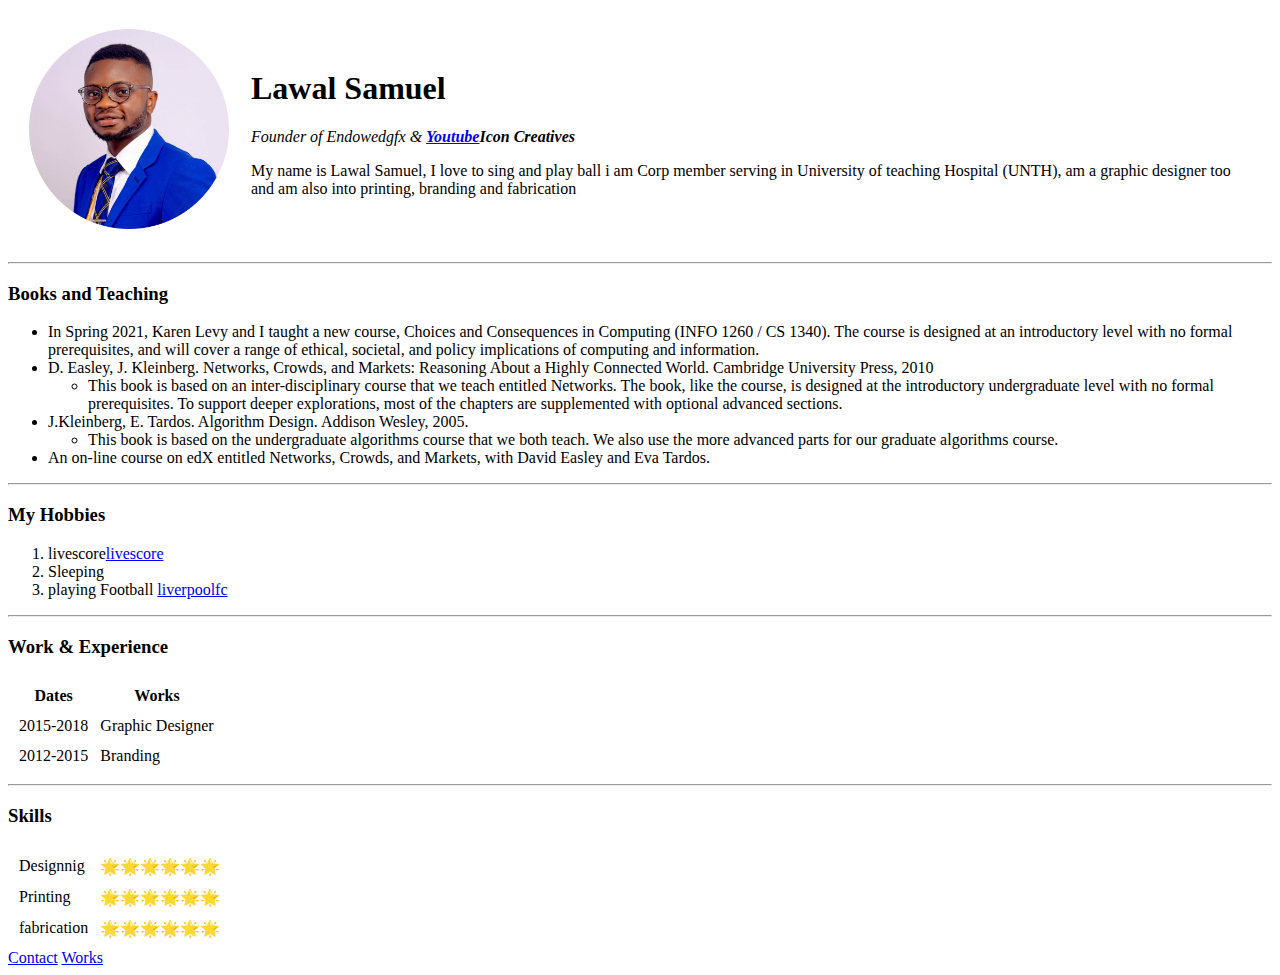
==== index.html @ 9a80f1f5 "Initial CV Websites" ====
<!DOCTYPE html>
<html lang="en" dir="ltr">

<head>
  <meta charset="utf-8">
  <title>✅endowedgfx site</title>
</head>

<body>
  <table cellspacing="20">
    <tr>
      <td><img height="200" src="circle-cropped.png" alt="endowed profile picture"></td>
      <td>
        <h1>Lawal Samuel</h1>
        <p><em>Founder of Endowedgfx & <strong><a href="https://www.youtube.com">Youtube</a>Icon Creatives</strong></em></p>
        <p>My name is Lawal Samuel, I love to sing and play ball i am Corp member
          serving in University of teaching Hospital (UNTH), am a graphic designer too
          and am also into printing, branding and fabrication</p>
      </td>
  </table>
  <hr>
  <h3>Books and Teaching</h3>
  <ul>
    <li>In Spring 2021, Karen Levy and I taught a new course, Choices and Consequences
      in Computing (INFO 1260 / CS 1340). The course is designed at an introductory
      level with no formal prerequisites, and will cover a range of ethical, societal,
      and policy implications of computing and information. </li>
    <li>D. Easley, J. Kleinberg. Networks, Crowds, and Markets: Reasoning About a
      Highly Connected World. Cambridge University Press, 2010</li>
    <ul>
      <li>This book is based on an inter-disciplinary course that we teach entitled Networks.
        The book, like the course, is designed at the introductory undergraduate
        level with no formal prerequisites. To support deeper explorations,
        most of the chapters are supplemented with optional advanced sections.</li>
    </ul>
    <li>J.Kleinberg, E. Tardos. Algorithm Design. Addison Wesley, 2005.</li>
    <ul>
      <li>This book is based on the undergraduate algorithms course that we both teach.
        We also use the more advanced parts for our graduate algorithms course.</li>
    </ul>
    <li>An on-line course on edX entitled Networks, Crowds, and Markets,
      with David Easley and Eva Tardos.</li>
  </ul>
  <hr>
  <h3>My Hobbies</h3>
  <ol>
    <li>livescore<a href="https://www.livescore.com/en/">livescore</a></li>
    <li>Sleeping</li>
    <li>playing Football <a href="https://www.liverpoolfc.com/">liverpoolfc</a></li>
  </ol>
  <hr>
  <h3>Work & Experience</h3>
  <table cellspacing="10">
    <thead>
      <tr>
        <th>Dates</th>
        <th>Works</th>
      </tr>
    </thead>
    <tbody>
      <tr>
        <td>2015-2018</td>
        <td>Graphic Designer</td>
      </tr>
      <tr>
        <td>2012-2015</td>
        <td>Branding</td>
      </tr>
    </tbody>
    <tfoot>
      </tfoot>
  </table>
  <hr>
  <h3>Skills</h3>
  <table cellspacing="10">
    <tr>
      <td>Designnig</td>
      <td>&#127775;&#127775;&#127775;&#127775;&#127775;&#127775;</td>
    </tr>
    <tr>
      <td>Printing</td>
      <td>&#127775;&#127775;&#127775;&#127775;&#127775;&#127775;</td>
    </tr>
    <tr>
      <td>fabrication </td>
      <td>&#127775;&#127775;&#127775;&#127775;&#127775;&#127775;</td>
    </tr>
  </table>
    <a href="mycontact.html">Contact</a>
 <a href="works&experience.html">Works</a>
</body>

</html>
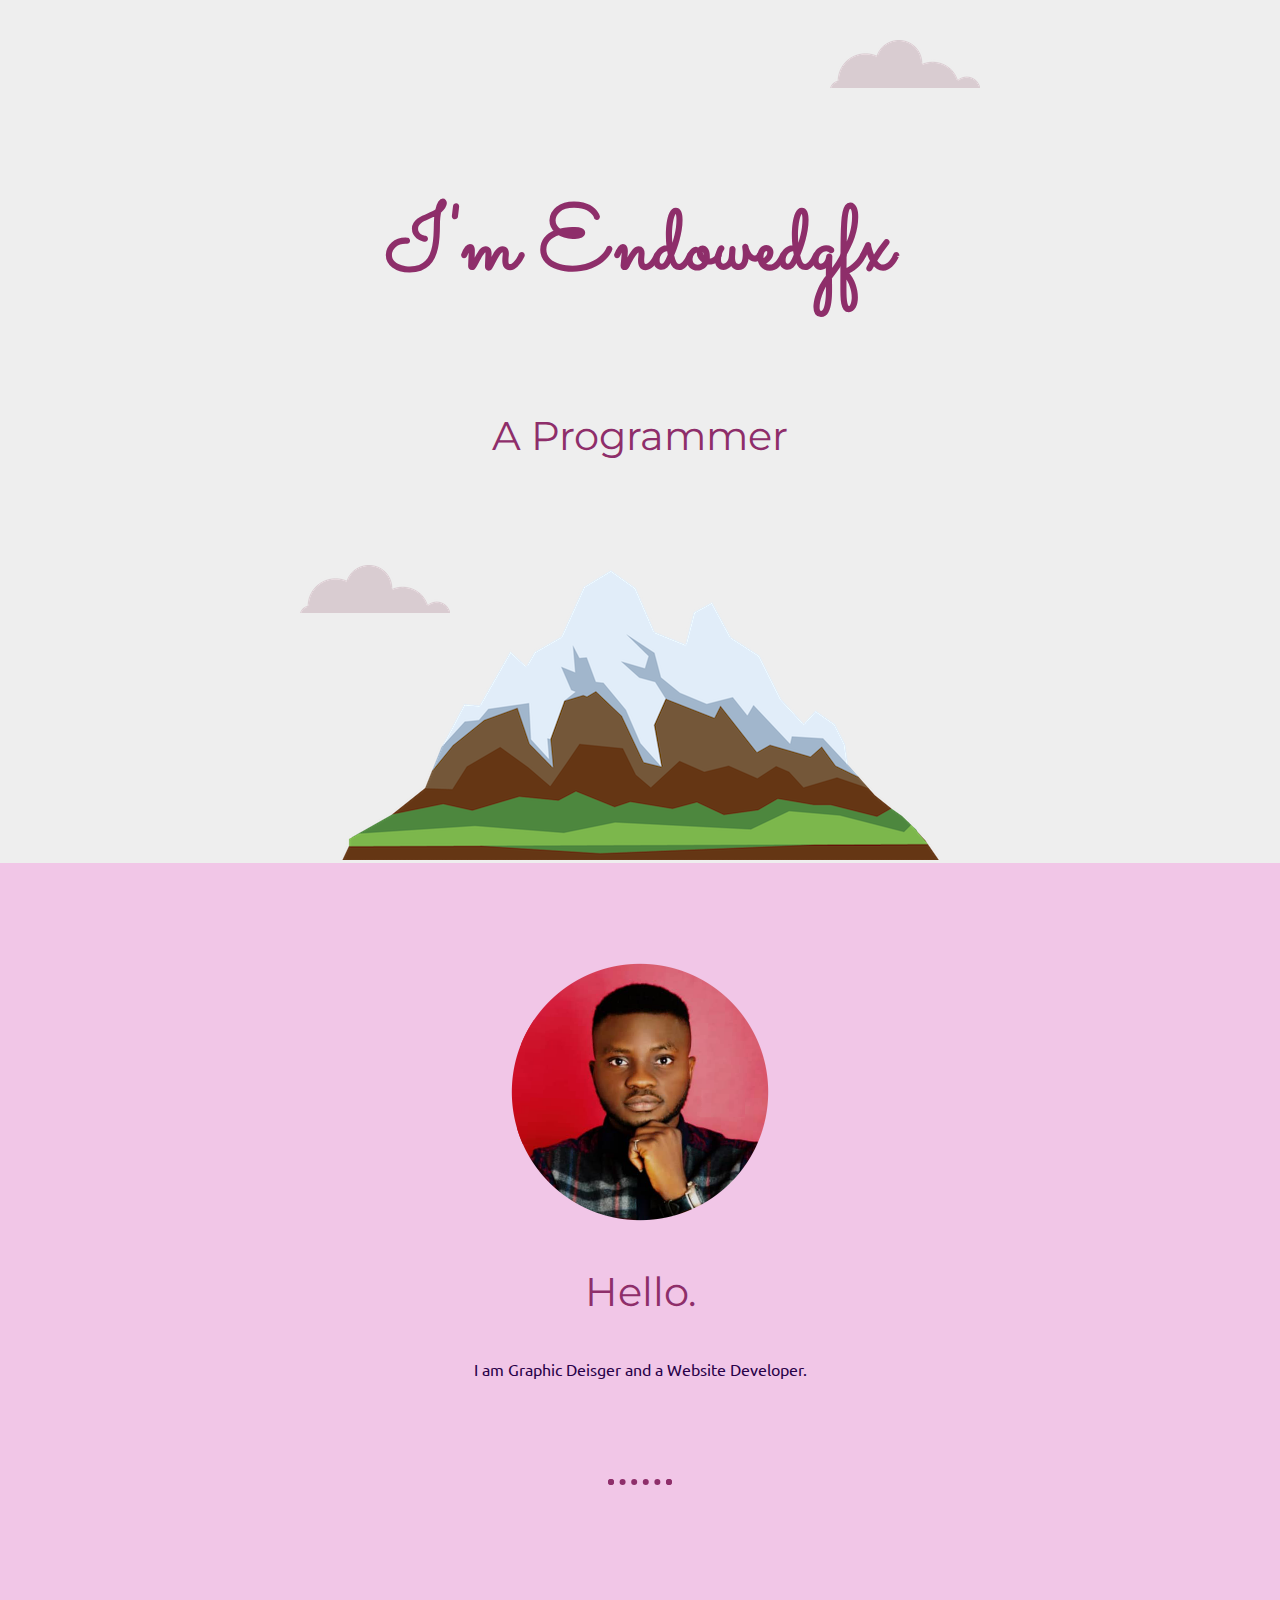
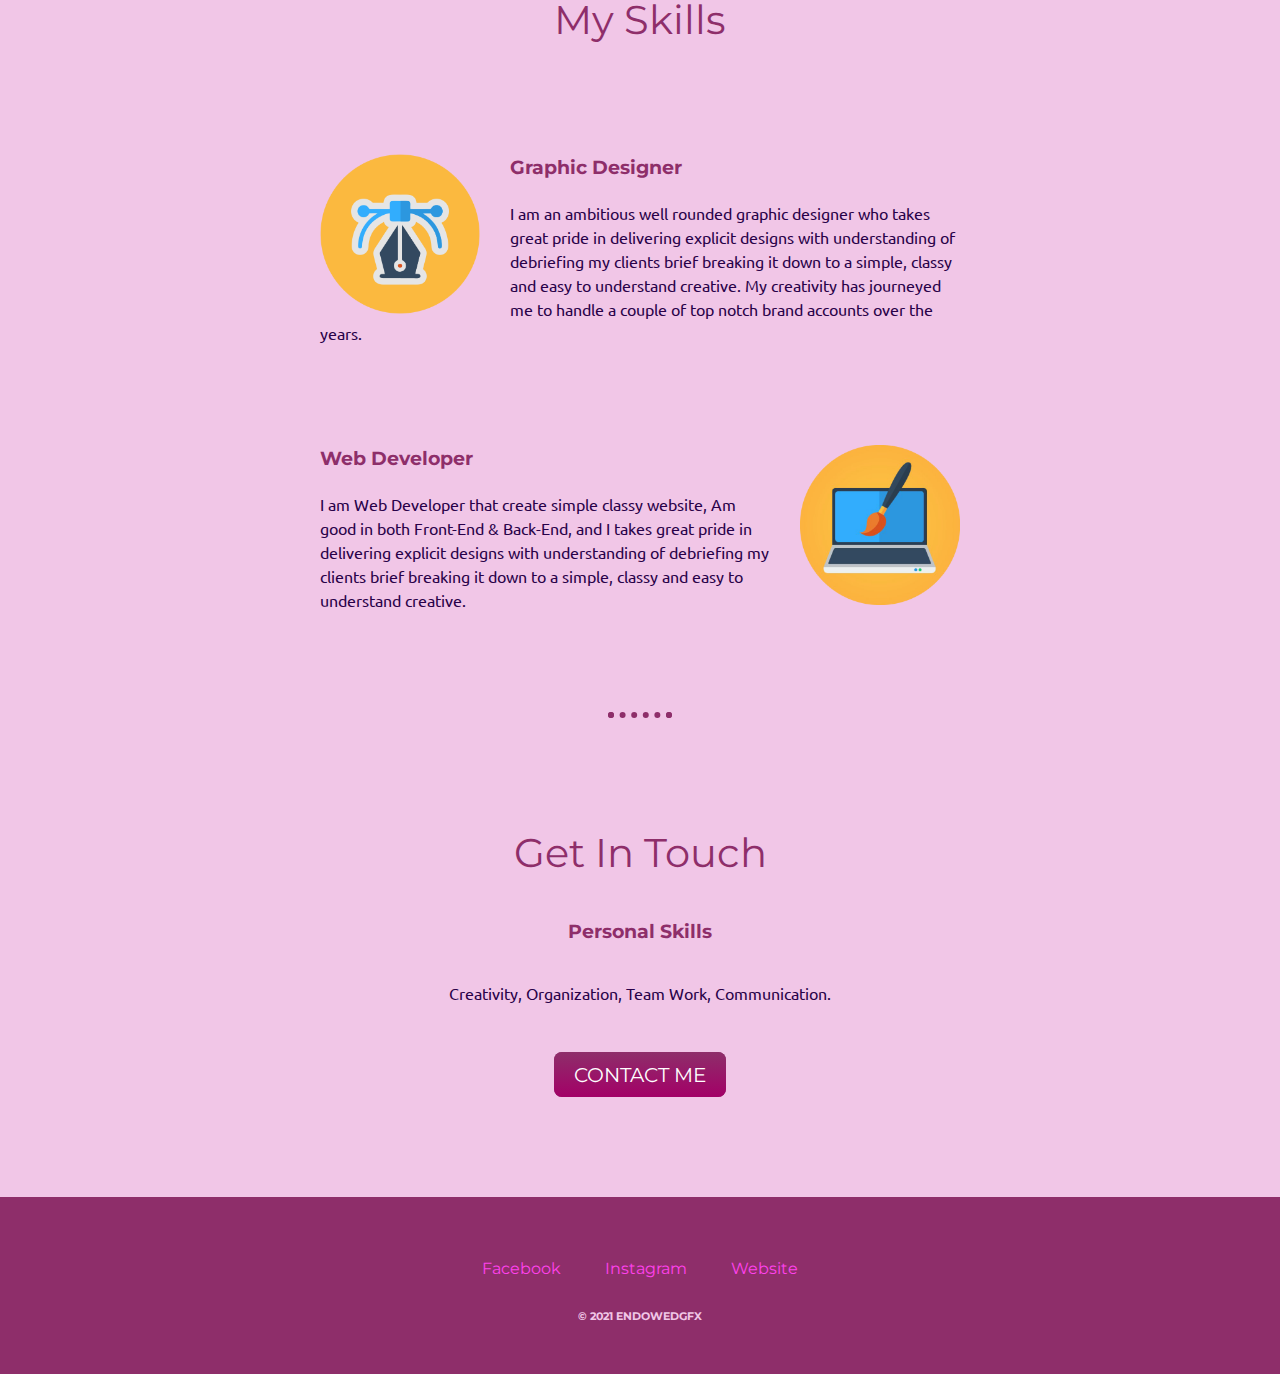
==== commit 9e82ab03: "Add files via upload" ====
--- a/index.html
+++ b/index.html
@@ -3,91 +3,73 @@
 
 <head>
   <meta charset="utf-8">
-  <title>✅endowedgfx site</title>
+  <title>endowedgfx</title>
+  <link rel="stylesheet" href="css/styles.css">
+  <link rel="icon" href="favicon.ico">
+  <link rel="preconnect" href="https://fonts.googleapis.com">
+  <link rel="preconnect" href="https://fonts.gstatic.com" crossorigin>
+  <link href="https://fonts.googleapis.com/css2?family=Merriweather:wght@300&family=Montserrat&family=Sacramento&display=swap" rel="stylesheet">
+  <link rel="preconnect" href="https://fonts.googleapis.com">
+  <link rel="preconnect" href="https://fonts.gstatic.com" crossorigin>
+  <link href="https://fonts.googleapis.com/css2?family=Ubuntu:wght@300&display=swap" rel="stylesheet">
 </head>
 
 <body>
-  <table cellspacing="20">
-    <tr>
-      <td><img height="200" src="circle-cropped.png" alt="endowed profile picture"></td>
-      <td>
-        <h1>Lawal Samuel</h1>
-        <p><em>Founder of Endowedgfx & <strong><a href="https://www.youtube.com">Youtube</a>Icon Creatives</strong></em></p>
-        <p>My name is Lawal Samuel, I love to sing and play ball i am Corp member
-          serving in University of teaching Hospital (UNTH), am a graphic designer too
-          and am also into printing, branding and fabrication</p>
-      </td>
-  </table>
-  <hr>
-  <h3>Books and Teaching</h3>
-  <ul>
-    <li>In Spring 2021, Karen Levy and I taught a new course, Choices and Consequences
-      in Computing (INFO 1260 / CS 1340). The course is designed at an introductory
-      level with no formal prerequisites, and will cover a range of ethical, societal,
-      and policy implications of computing and information. </li>
-    <li>D. Easley, J. Kleinberg. Networks, Crowds, and Markets: Reasoning About a
-      Highly Connected World. Cambridge University Press, 2010</li>
-    <ul>
-      <li>This book is based on an inter-disciplinary course that we teach entitled Networks.
-        The book, like the course, is designed at the introductory undergraduate
-        level with no formal prerequisites. To support deeper explorations,
-        most of the chapters are supplemented with optional advanced sections.</li>
-    </ul>
-    <li>J.Kleinberg, E. Tardos. Algorithm Design. Addison Wesley, 2005.</li>
-    <ul>
-      <li>This book is based on the undergraduate algorithms course that we both teach.
-        We also use the more advanced parts for our graduate algorithms course.</li>
-    </ul>
-    <li>An on-line course on edX entitled Networks, Crowds, and Markets,
-      with David Easley and Eva Tardos.</li>
-  </ul>
-  <hr>
-  <h3>My Hobbies</h3>
-  <ol>
-    <li>livescore<a href="https://www.livescore.com/en/">livescore</a></li>
-    <li>Sleeping</li>
-    <li>playing Football <a href="https://www.liverpoolfc.com/">liverpoolfc</a></li>
-  </ol>
-  <hr>
-  <h3>Work & Experience</h3>
-  <table cellspacing="10">
-    <thead>
-      <tr>
-        <th>Dates</th>
-        <th>Works</th>
-      </tr>
-    </thead>
-    <tbody>
-      <tr>
-        <td>2015-2018</td>
-        <td>Graphic Designer</td>
-      </tr>
-      <tr>
-        <td>2012-2015</td>
-        <td>Branding</td>
-      </tr>
-    </tbody>
-    <tfoot>
-      </tfoot>
-  </table>
-  <hr>
-  <h3>Skills</h3>
-  <table cellspacing="10">
-    <tr>
-      <td>Designnig</td>
-      <td>&#127775;&#127775;&#127775;&#127775;&#127775;&#127775;</td>
-    </tr>
-    <tr>
-      <td>Printing</td>
-      <td>&#127775;&#127775;&#127775;&#127775;&#127775;&#127775;</td>
-    </tr>
-    <tr>
-      <td>fabrication </td>
-      <td>&#127775;&#127775;&#127775;&#127775;&#127775;&#127775;</td>
-    </tr>
-  </table>
-    <a href="mycontact.html">Contact</a>
- <a href="works&experience.html">Works</a>
+  <div class="top-container">
+    <img class="top-cloud" src="images/cloud.png" alt="cloud-image">
+    <h1>I'm Endowedgfx</h1>
+    <h2>A Programmer</h2>
+
+    <img class="bottom-cloud" src="images/cloud.png" alt="cloud-image">
+    <img src="images/mountain.png" alt="cloud-image">
+  </div>
+  <div class="middle-container">
+    <div class="profile">
+      <img class="imagesmine"src="images/mine2.png" alt="picture">
+      <h2>Hello.</h2>
+      <p class="intro">I am Graphic Deisger and a Website Developer.</p>
+    </div>
+    <hr>
+    <div class="skills">
+      <h2>My Skills</h2>
+      <div class="skill-row">
+        <img class="design" src="images/mine5.png" alt="design">
+        <h3>Graphic Designer</h3>
+        <p> I am an ambitious well rounded graphic designer who takes great pride
+          in delivering explicit designs with understanding of debriefing my clients
+          brief breaking it down to a simple, classy and easy to understand creative.
+          My creativity has journeyed me to handle a couple of top notch brand
+          accounts over the years.
+        </p>
+      </div>
+      <div class="skill-row">
+        <img class="website" src="images/mine.png" alt="Website">
+        <h3>Web Developer</h3>
+        <p class="web"> I am Web Developer that create simple classy website, Am good in both Front-End & Back-End, and
+        I takes great pride in delivering explicit designs with understanding of debriefing my clients
+          brief breaking it down to a simple, classy and easy to understand creative. </p>
+      </div>
+    </div>
+    <hr>
+    <div class="contact-me">
+      <h2>Get In Touch</h2>
+      <h3>Personal Skills</h3>
+      <p class="contact-me"> Creativity, Organization, Team Work, Communication.</p>
+      <a class="btn" href="mailto:endowedgfx@gmail.com">CONTACT ME</a>
+    </div>
+  </div>
+
+  <div class="bottom-container">
+    <a class="footer-link" href="https://web.facebook.com/Endowedgfx-420103455494389/?_rdc=1&_rdr">Facebook</a>
+    <a class="footer-link" href="https://www.instagram.com/endowedgfx/">Instagram</a>
+    <a class="footer-link" href="https://www.endowedgfx.com/">Website</a>
+    <p class="copywrite">© 2021 ENDOWEDGFX</p>
+  </div>
+
+
+  </div>
+
+
 </body>
 
 </html>
--- a/css/styles.css
+++ b/css/styles.css
@@ -0,0 +1,141 @@
+body {
+  color: #290149;
+  margin: 0;
+  text-align: center;
+  font-family: 'Ubuntu', sans-serif;
+}
+
+h1 {
+  line-height: 2;
+  color: #8E2E6A;
+  margin-top: 50px auto 0 auto;
+  font-size: 5.625rem;
+  font-family: 'Sacramento', cursive;
+}
+
+h2 {
+  font-weight: normal;
+  color: #8E2E6A;
+  font-family: 'Montserrat', sans-serif;
+  font-size: 2.5rem;
+  padding: 10px;
+}
+
+h3 {
+  color: #8E2E6A;
+  font-family: 'Montserrat', sans-serif;
+}
+
+hr {
+  border: dotted #8E2E6A 6px;
+  border-bottom: none;
+  width: 4%;
+  margin: 100px auto;
+}
+
+a {
+  color: #FF41ED;
+  font-family: 'Montserrat', sans-serif;
+  margin: 10px 20px;
+  text-decoration: none;
+}
+
+a:hover {
+  color: #F1C6E7;
+}
+
+.top-container {
+  background-color: #EEEEEE;
+  position: relative;
+  padding-top: 100px;
+}
+
+.top-cloud {
+  position: absolute;
+  right: 300px;
+  top: 40px;
+}
+
+.bottom-cloud {
+  position: absolute;
+  left: 300px;
+  bottom: 250px;
+}
+
+.middle-container {
+  background-color: #F1C6E7;
+  margin: 0px auto 0px auto;
+  padding-bottom: 50px;
+}
+
+.imagesmine {
+  margin: 100px auto 0;
+}
+
+.imagesmine:hover {
+  color: #d63a9f;
+}
+
+.skill-row {
+  width: 50%;
+  margin: 100px auto 100px auto;
+  text-align: left;
+  line-height: 1.5;
+}
+
+.design {
+  margin-right: 30px;
+  float: left;
+  width: 25%;
+}
+
+.website {
+  width: 25%;
+  float: right;
+  margin-left: 30px;
+}
+
+.contact-me {
+  margin: 40px auto 60px;
+}
+
+.bottom-container {
+  background-color: #8E2E6A;
+  padding: 60px 0 20px;
+  margin-top: 0;
+}
+
+.copywrite {
+  color: #F1C6E7;
+  font-family: 'Montserrat', sans-serif;
+  font-weight: bold;
+  font-size: 0.7rem;
+  padding: 20px 0;
+}
+
+.btn {
+  background: #8E2E6A;
+  background-image: -webkit-linear-gradient(top, #8E2E6A, #a30067);
+  background-image: -moz-linear-gradient(top, #8E2E6A, #a30067);
+  background-image: -ms-linear-gradient(top, #8E2E6A, #a30067);
+  background-image: -o-linear-gradient(top, #8E2E6A, #a30067);
+  background-image: linear-gradient(to bottom, #8E2E6A, #a30067);
+  -webkit-border-radius: 8;
+  -moz-border-radius: 8;
+  border-radius: 8px;
+  font-family: 'Montserrat', sans-serif;
+  color: #ffffff;
+  font-size: 20px;
+  padding: 11px 20px 10px 20px;
+  text-decoration: none;
+}
+
+.btn:hover {
+  background: #d63a9f;
+  background-image: -webkit-linear-gradient(top, #d63a9f, #ad287c);
+  background-image: -moz-linear-gradient(top, #d63a9f, #ad287c);
+  background-image: -ms-linear-gradient(top, #d63a9f, #ad287c);
+  background-image: -o-linear-gradient(top, #d63a9f, #ad287c);
+  background-image: linear-gradient(to bottom, #d63a9f, #ad287c);
+  text-decoration: none;
+}
